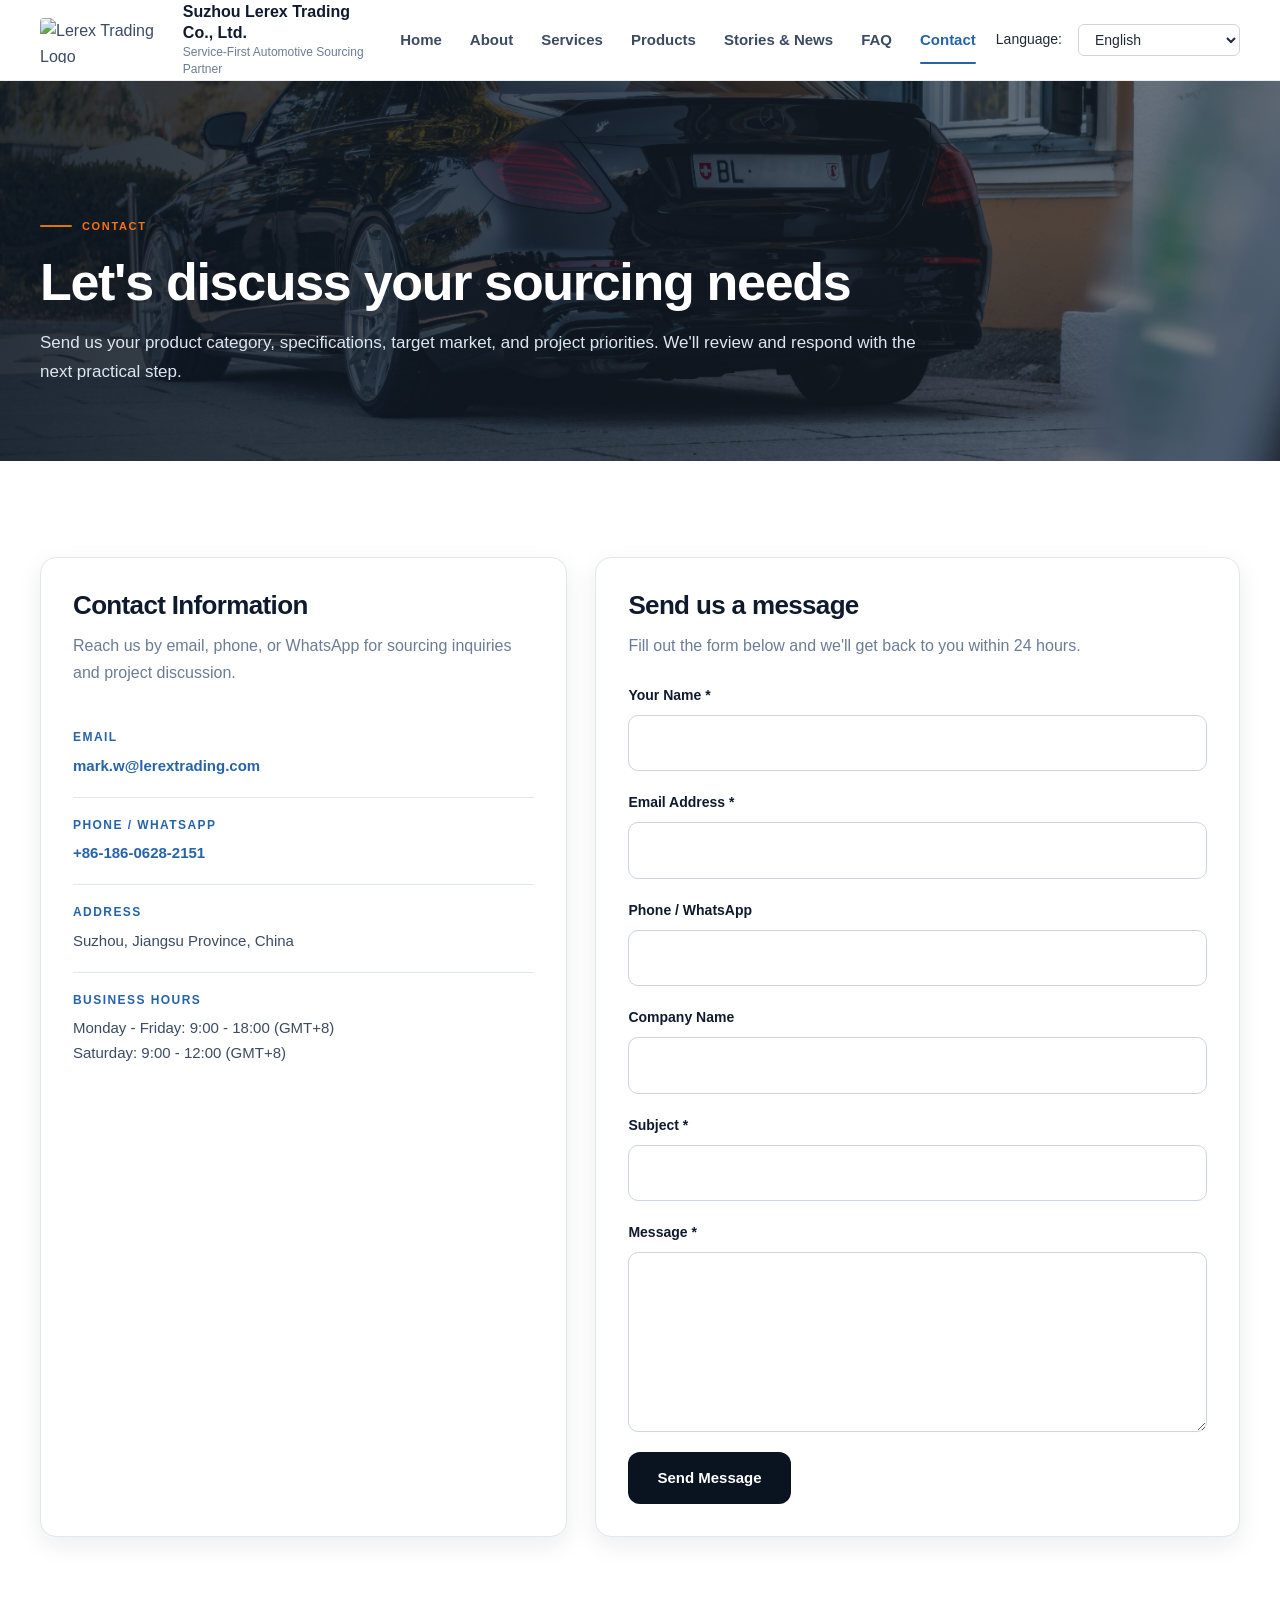
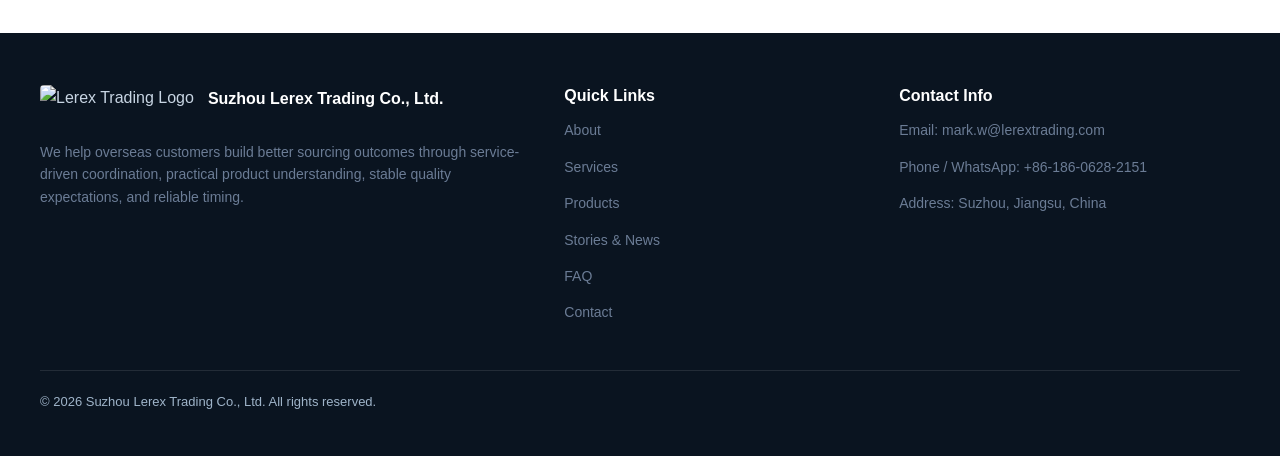
==== contact.html @ d342790d "Initial commit" ====
<!DOCTYPE html>
<html lang="en">
<head>
  <meta charset="UTF-8" />
  <meta name="viewport" content="width=device-width, initial-scale=1.0" />

  <title>Contact Us - Suzhou Lerex Trading Co., Ltd.</title>
  <meta name="description" content="Contact Suzhou Lerex Trading Co., Ltd. for automotive sourcing inquiries, quotations, and service support." />
  <meta name="keywords" content="contact Lerex Trading, automotive sourcing inquiry, China supplier contact" />
  <meta name="author" content="Suzhou Lerex Trading Co., Ltd." />
  <meta name="robots" content="index, follow" />

  <meta property="og:title" content="Contact Us - Suzhou Lerex Trading Co., Ltd." />
  <meta property="og:description" content="Get in touch with our team for sourcing support, project discussion, and service inquiries." />
  <meta property="og:type" content="website" />
  <meta property="og:url" content="https://www.lerextrading.com/contact.html" />
  <meta property="og:image" content="https://www.lerextrading.com/images/contact-bg.jpg" />

  <link rel="canonical" href="https://www.lerextrading.com/contact.html" />
  <link rel="icon" href="favicon.ico" />
  <link rel="stylesheet" href="style.css" />
</head>
<body>
  <header class="site-header">
    <div class="container header-inner">
      <a href="index.html" class="brand" aria-label="Suzhou Lerex Trading Co., Ltd. Home">
        <img src="images/company_logo.jpg" alt="Lerex Trading Logo" class="brand-logo" />
        <div>
          <div class="brand-name">Suzhou Lerex Trading Co., Ltd.</div>
          <div class="brand-sub" data-i18n="brand_sub">Service-First Automotive Sourcing Partner</div>
        </div>
      </a>

      <button class="menu-toggle" aria-label="Toggle menu">☰</button>

      <nav class="site-nav" aria-label="Main navigation">
        <a href="index.html" data-i18n="nav_home">Home</a>
        <a href="about.html" data-i18n="nav_about">About</a>
        <a href="services.html" data-i18n="nav_services">Services</a>
        <a href="products.html" data-i18n="nav_products">Products</a>
        <a href="stories.html" data-i18n="nav_stories">Stories & News</a>
        <a href="faq.html" data-i18n="nav_faq">FAQ</a>
        <a href="contact.html" class="active" data-i18n="nav_contact">Contact</a>
      </nav>

      <div class="lang-switcher" aria-label="Language switcher">
  <label for="language-select" style="margin-right: 8px; font-weight: 500;">Language:</label>
  <select id="language-select" class="lang-select">
    <option value="en">English</option>
    <option value="ar">العربية (Arabic)</option>
    <option value="ja">日本語 (Japanese)</option>
    <option value="de">Deutsch (German)</option>
    <option value="ru">Русский (Russian)</option>
  </select>
</div>

    </div>
  </header>

  <main>
    <section class="page-hero hero-contact">
      <div class="container page-hero-inner">
        <div>
          <div class="badge" data-i18n="contact_badge">Contact</div>
          <h1 data-i18n="contact_title">Let's discuss your sourcing needs</h1>
          <p data-i18n="contact_desc">
            Send us your product category, specifications, target market, and project priorities. We'll review and respond with the next practical step.
          </p>
        </div>
      </div>
    </section>

    <section class="section section-white">
      <div class="container">
        <div class="contact-grid">
          <div class="contact-panel">
            <h3 data-i18n="contact_info_title">Contact Information</h3>
            <p data-i18n="contact_info_desc">Reach us by email, phone, or WhatsApp for sourcing inquiries and project discussion.</p>

            <div class="contact-item">
              <div class="contact-label" data-i18n="footer_email_label">Email</div>
              <p><a href="mailto:mark.w@lerextrading.com">mark.w@lerextrading.com</a></p>
            </div>

            <div class="contact-item">
              <div class="contact-label" data-i18n="footer_phone_label">Phone / WhatsApp</div>
              <p><a href="tel:+8618606282151">+86-186-0628-2151</a></p>
            </div>

            <div class="contact-item">
              <div class="contact-label" data-i18n="footer_addr_label">Address</div>
              <p>Suzhou, Jiangsu Province, China</p>
            </div>

            <div class="contact-item">
              <div class="contact-label" data-i18n="contact_hours_label">Business Hours</div>
              <p data-i18n="contact_hours_value">Monday - Friday: 9:00 - 18:00 (GMT+8)<br>Saturday: 9:00 - 12:00 (GMT+8)</p>
            </div>
          </div>

          <div class="form-panel">
            <h3 data-i18n="contact_form_title">Send us a message</h3>
            <p data-i18n="contact_form_desc">Fill out the form below and we'll get back to you within 24 hours.</p>

            <form action="#" method="post">
              <div class="form-group">
                <label for="name" data-i18n="form_name">Your Name *</label>
                <input type="text" id="name" name="name" required />
              </div>

              <div class="form-group">
                <label for="email" data-i18n="form_email">Email Address *</label>
                <input type="email" id="email" name="email" required />
              </div>

              <div class="form-group">
                <label for="phone" data-i18n="form_phone">Phone / WhatsApp</label>
                <input type="tel" id="phone" name="phone" />
              </div>

              <div class="form-group">
                <label for="company" data-i18n="form_company">Company Name</label>
                <input type="text" id="company" name="company" />
              </div>

              <div class="form-group">
                <label for="subject" data-i18n="form_subject">Subject *</label>
                <input type="text" id="subject" name="subject" required />
              </div>

              <div class="form-group">
                <label for="message" data-i18n="form_message">Message *</label>
                <textarea id="message" name="message" required></textarea>
              </div>

              <button type="submit" class="btn btn-dark" data-i18n="form_submit">Send Message</button>
            </form>
          </div>
        </div>
      </div>
    </section>
  </main>

  <footer class="site-footer">
    <div class="container">
      <div class="footer-grid">
        <div>
          <div class="footer-brand">
            <img src="images/company_logo.jpg" alt="Lerex Trading Logo" class="footer-logo" />
            <div class="footer-title">Suzhou Lerex Trading Co., Ltd.</div>
          </div>
          <p class="small" data-i18n="footer_desc">
            We help overseas customers build better sourcing outcomes through service-driven coordination, practical product understanding, stable quality expectations, and reliable timing.
          </p>
        </div>

        <div>
          <div class="footer-title" data-i18n="footer_quick">Quick Links</div>
          <p class="small"><a href="about.html" data-i18n="nav_about">About</a></p>
          <p class="small"><a href="services.html" data-i18n="nav_services">Services</a></p>
          <p class="small"><a href="products.html" data-i18n="nav_products">Products</a></p>
          <p class="small"><a href="stories.html" data-i18n="nav_stories">Stories & News</a></p>
          <p class="small"><a href="faq.html" data-i18n="nav_faq">FAQ</a></p>
          <p class="small"><a href="contact.html" data-i18n="nav_contact">Contact</a></p>
        </div>

        <div>
          <div class="footer-title" data-i18n="footer_contact">Contact Info</div>
          <p class="small"><span data-i18n="footer_email_label">Email</span>: <a href="mailto:mark.w@lerextrading.com">mark.w@lerextrading.com</a></p>
          <p class="small"><span data-i18n="footer_phone_label">Phone / WhatsApp</span>: <a href="tel:+8618606282151">+86-186-0628-2151</a></p>
          <p class="small"><span data-i18n="footer_addr_label">Address</span>: Suzhou, Jiangsu, China</p>
        </div>
      </div>

      <div class="copy" data-i18n="footer_copy">© 2026 Suzhou Lerex Trading Co., Ltd. All rights reserved.</div>
    </div>
  </footer>

  <script src="script.js"></script>
</body>
</html>
---- style.css ----
:root {
  --bg: #f8f9fb;
  --surface: #ffffff;
  --surface-2: #f3f5f8;
  --ink: #0f1a2e;
  --text: #3b4b63;
  --muted: #6b7c95;
  --line: #e1e7ef;
  --line-strong: #cbd4e0;
  --primary: #2563ab;
  --primary-2: #3b7bc7;
  --accent: #d97706;
  --dark: #0a1420;
  --success: #059669;
  --radius: 16px;
  --radius-sm: 10px;
  --shadow: 0 8px 24px rgba(15, 26, 46, 0.08);
  --shadow-lg: 0 16px 48px rgba(15, 26, 46, 0.12);
  --max: 1200px;
  --transition: all 0.25s cubic-bezier(0.4, 0, 0.2, 1);
}

*,
*::before,
*::after {
  box-sizing: border-box;
}

html {
  scroll-behavior: smooth;
}

body {
  margin: 0;
  font-family: -apple-system, BlinkMacSystemFont, 'Segoe UI', Inter, Roboto, 'Helvetica Neue', Arial, sans-serif;
  color: var(--text);
  background: var(--bg);
  line-height: 1.65;
  -webkit-font-smoothing: antialiased;
  text-rendering: optimizeLegibility;
}

a {
  text-decoration: none;
  color: inherit;
  transition: var(--transition);
}

img {
  display: block;
  max-width: 100%;
  height: auto;
}

button,
input,
textarea {
  font: inherit;
}

.container {
  width: min(calc(100% - 40px), var(--max));
  margin: 0 auto;
}

.section {
  padding: 96px 0;
}

.section-white {
  background: #fff;
}

.section-soft {
  background: #f7f9fc;
}

.section-dark {
  background: #0d1b2e;
  color: #d4e0ed;
}

.section-dark h1,
.section-dark h2,
.section-dark h3,
.section-dark h4 {
  color: #fff;
}

.section-dark p {
  color: #c2d1e0;
}

.text-center {
  text-align: center;
}

.badge {
  display: inline-flex;
  align-items: center;
  gap: 10px;
  font-size: 11px;
  letter-spacing: 0.15em;
  text-transform: uppercase;
  color: var(--accent);
  font-weight: 700;
  margin-bottom: 16px;
}

.badge::before {
  content: "";
  width: 32px;
  height: 2px;
  background: var(--accent);
  border-radius: 2px;
}

h1, h2, h3, h4 {
  margin: 0 0 16px;
  line-height: 1.2;
  color: var(--ink);
  letter-spacing: -0.025em;
  font-weight: 700;
}

h1 {
  font-size: 52px;
  font-weight: 800;
}

h2 {
  font-size: 40px;
}

h3 {
  font-size: 26px;
}

h4 {
  font-size: 20px;
}

p {
  margin: 0 0 14px;
  color: var(--text);
}

.small {
  font-size: 14px;
  color: var(--muted);
  line-height: 1.6;
}

.section-head {
  max-width: 860px;
  margin: 0 auto 44px;
}

.section-head.left {
  margin: 0 0 44px;
}

/* Header */
.site-header {
  position: sticky;
  top: 0;
  z-index: 999;
  background: rgba(255, 255, 255, 0.94);
  border-bottom: 1px solid rgba(15, 26, 46, 0.08);
  backdrop-filter: blur(16px);
}

.header-inner {
  min-height: 80px;
  display: flex;
  align-items: center;
  justify-content: space-between;
  gap: 20px;
}

.brand {
  display: flex;
  align-items: center;
  gap: 14px;
  min-width: 0;
}

.brand-logo {
  height: 45px;
  width: auto;
  max-width: 180px;
  object-fit: contain;
  border-radius: 4px;
}

.brand-name {
  font-weight: 800;
  font-size: 16px;
  color: var(--ink);
  line-height: 1.3;
}

.brand-sub {
  font-size: 12px;
  color: var(--muted);
  line-height: 1.4;
}

.site-nav {
  display: flex;
  align-items: center;
  gap: 28px;
}

.site-nav a {
  color: var(--text);
  font-size: 15px;
  font-weight: 600;
  position: relative;
  transition: var(--transition);
}

.site-nav a:hover,
.site-nav a.active {
  color: var(--primary);
}

.site-nav a.active::after {
  content: "";
  position: absolute;
  left: 0;
  bottom: -12px;
  width: 100%;
  height: 2px;
  background: var(--primary);
  border-radius: 2px;
}

.lang-switcher {
  display: flex;
  align-items: center;
  gap: 8px;
}

.lang-switcher label {
  color: #1f2937;
  font-size: 14px;
}

.lang-select {
  padding: 6px 12px;
  border: 1px solid #d1d5db;
  border-radius: 6px;
  background-color: white;
  color: #1f2937;
  font-size: 14px;
  cursor: pointer;
  transition: all 0.2s;
  min-width: 160px;
}

.lang-select:hover {
  border-color: #1d4ed8;
}

.lang-select:focus {
  outline: none;
  border-color: #1d4ed8;
  box-shadow: 0 0 0 3px rgba(29, 78, 216, 0.1);
}

/* 移动端适配 */
@media (max-width: 768px) {
  .lang-switcher {
    margin-top: 15px;
  }
  
  .lang-switcher label {
    font-size: 13px;
  }
  
  .lang-select {
    font-size: 13px;
    min-width: 140px;
  }
}


.menu-toggle {
  display: none;
  border: 1px solid var(--line);
  background: #fff;
  color: var(--ink);
  border-radius: 8px;
  padding: 10px 14px;
  cursor: pointer;
  font-size: 18px;
}

/* Hero */
.hero {
  position: relative;
  overflow: hidden;
  color: #fff;
  background: var(--dark);
}

.hero-home {
  background:
    linear-gradient(95deg, rgba(10, 20, 32, 0.88) 0%, rgba(10, 20, 32, 0.72) 42%, rgba(10, 20, 32, 0.52) 100%),
    url("images/hero-auto.jpg") center/cover no-repeat;
}

.hero-inner {
  display: grid;
  grid-template-columns: 1.1fr 0.9fr;
  gap: 40px;
  align-items: end;
  min-height: 700px;
  padding: 120px 0 90px;
}

.hero h1,
.hero h2,
.hero h3 {
  color: #fff;
}

.hero p {
  color: #dde6f0;
}

.hero-copy {
  max-width: 780px;
}

.hero-lead {
  font-size: 18px;
  max-width: 720px;
  line-height: 1.7;
  color: #d5e2ef;
}

.hero-actions {
  display: flex;
  flex-wrap: wrap;
  gap: 12px;
  margin-top: 32px;
}

/* Buttons */
.btn {
  display: inline-flex;
  align-items: center;
  justify-content: center;
  min-height: 52px;
  padding: 0 28px;
  border-radius: 12px;
  border: 1px solid transparent;
  font-weight: 700;
  font-size: 15px;
  transition: var(--transition);
  cursor: pointer;
}

.btn:hover {
  transform: translateY(-2px);
  box-shadow: 0 8px 20px rgba(0, 0, 0, 0.15);
}

.btn-primary {
  background: #fff;
  color: var(--ink);
}

.btn-primary:hover {
  background: #f5f7fa;
}

.btn-secondary {
  color: #fff;
  border-color: rgba(255, 255, 255, 0.3);
  background: rgba(255, 255, 255, 0.1);
}

.btn-secondary:hover {
  background: rgba(255, 255, 255, 0.18);
  border-color: rgba(255, 255, 255, 0.4);
}

.btn-dark {
  background: var(--dark);
  color: #fff;
}

.btn-dark:hover {
  background: #1a2a3f;
}

/* Cards */
.hero-card,
.card,
.metric,
.panel,
.image-panel,
.faq-item,
.form-panel,
.contact-panel,
.product-card,
.table-wrap,
.story-card {
  background: #fff;
  border: 1px solid var(--line);
  border-radius: var(--radius);
  box-shadow: var(--shadow);
  transition: var(--transition);
}

.hero-card {
  padding: 32px;
  color: var(--text);
}

.hero-card h3 {
  color: var(--ink);
  margin-bottom: 12px;
}

.hero-card p {
  color: var(--muted);
}

.feature-list {
  list-style: none;
  margin: 20px 0 0;
  padding: 0;
}

.feature-list li {
  padding: 12px 0 12px 28px;
  border-bottom: 1px solid var(--line);
  position: relative;
  color: var(--text);
  font-size: 15px;
}

.feature-list li:last-child {
  border-bottom: none;
}

.feature-list li::before {
  content: "";
  width: 8px;
  height: 8px;
  border-radius: 50%;
  background: var(--accent);
  position: absolute;
  left: 0;
  top: 20px;
}

/* Proof Strip */
.proof-strip {
  margin-top: -40px;
  position: relative;
  z-index: 2;
}

.proof-grid {
  display: grid;
  grid-template-columns: repeat(4, 1fr);
  gap: 20px;
}

.metric {
  padding: 28px;
  text-align: center;
  transition: var(--transition);
}

.metric:hover {
  transform: translateY(-4px);
  box-shadow: var(--shadow-lg);
}

.metric strong {
  display: block;
  font-size: 32px;
  color: var(--primary);
  margin-bottom: 8px;
  letter-spacing: -0.03em;
  font-weight: 800;
}

.metric p {
  color: var(--muted);
  margin: 0;
  font-size: 14px;
}

/* Grids */
.grid-2,
.grid-3,
.grid-4 {
  display: grid;
  gap: 24px;
}

.grid-2 {
  grid-template-columns: repeat(2, 1fr);
}

.grid-3 {
  grid-template-columns: repeat(3, 1fr);
}

.grid-4 {
  grid-template-columns: repeat(4, 1fr);
}

.card {
  padding: 32px;
  transition: var(--transition);
}

.card:hover {
  transform: translateY(-4px);
  box-shadow: var(--shadow-lg);
  border-color: var(--primary);
}

.card-icon {
  width: 52px;
  height: 52px;
  border-radius: 12px;
  display: grid;
  place-items: center;
  background: linear-gradient(135deg, #eff6ff 0%, #dbeafe 100%);
  color: var(--primary);
  font-weight: 800;
  font-size: 16px;
  margin-bottom: 18px;
}

.card h3 {
  font-size: 22px;
  margin-bottom: 12px;
}

.card p {
  color: var(--muted);
  line-height: 1.7;
}

/* Split Layout */
.split {
  display: grid;
  grid-template-columns: 1fr 1fr;
  gap: 32px;
  align-items: center;
}

.image-panel {
  overflow: hidden;
}

.image-panel img {
  width: 100%;
  height: 100%;
  min-height: 420px;
  object-fit: cover;
}

.panel {
  padding: 36px;
}

.check-list {
  list-style: none;
  margin: 0;
  padding: 0;
}

.check-list li {
  padding: 0 0 16px 28px;
  color: var(--text);
  position: relative;
  font-size: 16px;
  line-height: 1.6;
}

.check-list li:last-child {
  padding-bottom: 0;
}

.check-list li::before {
  content: "";
  width: 10px;
  height: 10px;
  border-radius: 50%;
background: var(--primary);
  position: absolute;
  left: 0;
  top: 8px;
}

/* Page Hero */
.page-hero {
  color: #fff;
  position: relative;
}

.page-hero .page-hero-inner {
  min-height: 380px;
  display: flex;
  align-items: flex-end;
  padding: 120px 0 60px;
}

.page-hero h1,
.page-hero h2,
.page-hero h3 {
  color: #fff;
}

.page-hero p {
  color: #dde6f0;
  max-width: 880px;
  font-size: 17px;
  line-height: 1.7;
}

.hero-about {
  background:
    linear-gradient(95deg, rgba(10, 20, 32, 0.88) 0%, rgba(10, 20, 32, 0.70) 46%, rgba(10, 20, 32, 0.50) 100%),
    url("images/about-workshop.jpg") center/cover no-repeat;
}

.hero-services {
  background:
    linear-gradient(95deg, rgba(10, 20, 32, 0.88) 0%, rgba(10, 20, 32, 0.70) 46%, rgba(10, 20, 32, 0.50) 100%),
    url("images/services-brake.jpg") center/cover no-repeat;
}

.hero-products {
  background:
    linear-gradient(95deg, rgba(10, 20, 32, 0.88) 0%, rgba(10, 20, 32, 0.70) 46%, rgba(10, 20, 32, 0.50) 100%),
    url("images/products-auto.jpg") center/cover no-repeat;
}

.hero-stories {
  background-image: linear-gradient(rgba(0, 40, 80, 0.7), rgba(0, 40, 80, 0.7)), url('images/hero-stories.jpg');
}


.hero-faq {
  background:
    linear-gradient(95deg, rgba(10, 20, 32, 0.88) 0%, rgba(10, 20, 32, 0.70) 46%, rgba(10, 20, 32, 0.50) 100%),
    url("images/faq-bg.jpg") center/cover no-repeat;
}

.hero-contact {
  background:
    linear-gradient(95deg, rgba(10, 20, 32, 0.88) 0%, rgba(10, 20, 32, 0.70) 46%, rgba(10, 20, 32, 0.50) 100%),
    url("images/contact-bg.jpg") center/cover no-repeat;
}

/* Banner */
.banner {
  padding: 0 0 96px;
}

.banner-box {
  background: linear-gradient(135deg, #0d1b2e 0%, #1a2d45 100%);
  color: #fff;
  border-radius: 20px;
  padding: 48px;
  box-shadow: var(--shadow-lg);
}

.banner-box h2 {
  color: #fff;
  margin-bottom: 12px;
}

.banner-box p {
  color: #d0dce9;
  line-height: 1.7;
}

.banner-row {
  display: flex;
  justify-content: space-between;
  align-items: center;
  gap: 28px;
}

/* Products */
.product-card {
  overflow: hidden;
  transition: var(--transition);
}

.product-card:hover {
  transform: translateY(-6px);
  box-shadow: var(--shadow-lg);
}

.product-card img {
  height: 240px;
  min-height: 240px;
  background-size: cover;
  background-position: center;
  background-color: #f0f2f5;
  border-radius: 8px 8px 0 0;
}

.product-body {
  padding: 26px;
}

.product-body h3 {
  margin-bottom: 10px;
}

.product-body p {
  color: var(--muted);
  line-height: 1.65;
}

/* Table */
.table-wrap {
  overflow: auto;
  padding: 4px;
}

.product-table {
  width: 100%;
  border-collapse: collapse;
}

.product-table th,
.product-table td {
  padding: 18px 20px;
  text-align: left;
  border-bottom: 1px solid var(--line);
  vertical-align: top;
}

.product-table th {
  background: #f7f9fc;
  color: var(--ink);
  font-weight: 700;
  font-size: 14px;
}

.product-table td {
  color: var(--text);
  font-size: 15px;
  line-height: 1.6;
}

.note-box {
  margin-top: 32px;
  padding: 24px;
  background: #fef3c7;
  border-left: 4px solid var(--accent);
  border-radius: 12px;
}

.note-box h4 {
  color: #92400e;
  margin-bottom: 8px;
}

.note-box p {
  color: #78350f;
  margin: 0;
}

/* Stories */
.stories-grid {
  display: grid;
  grid-template-columns: repeat(2, 1fr);
  gap: 28px;
  margin-bottom: 48px;
}

.story-card {
  padding: 28px;
  transition: var(--transition);
}

.story-card:hover {
  transform: translateY(-4px);
  box-shadow: var(--shadow-lg);
  border-color: var(--primary);
}

.story-meta {
  display: flex;
  gap: 12px;
  margin-bottom: 16px;
  flex-wrap: wrap;
}

.story-date {
  font-size: 13px;
  color: var(--muted);
}

.story-category {
  font-size: 12px;
  font-weight: 700;
  color: var(--primary);
  background: #eff6ff;
  padding: 4px 10px;
  border-radius: 6px;
  text-transform: uppercase;
  letter-spacing: 0.05em;
}

.story-card h3 {
  font-size: 22px;
  margin-bottom: 12px;
  color: var(--ink);
}

.story-card p {
  color: var(--muted);
  line-height: 1.7;
  margin-bottom: 16px;
}

.story-link {
  color: var(--primary);
  font-weight: 600;
  font-size: 15px;
}

.story-link:hover {
  color: var(--primary-2);
  text-decoration: underline;
}

.pagination {
  display: flex;
  justify-content: center;
  align-items: center;
  gap: 20px;
}

.page-info {
  color: var(--muted);
  font-size: 15px;
}

/* FAQ */
.faq-list {
  display: grid;
  gap: 18px;
}

.faq-item {
  padding: 28px;
  transition: var(--transition);
}

.faq-item:hover {
  box-shadow: var(--shadow-lg);
  border-color: var(--primary);
}

.faq-item h3 {
  font-size: 21px;
  margin-bottom: 10px;
  color: var(--ink);
}

.faq-item p {
  margin: 0;
  color: var(--muted);
  line-height: 1.7;
}

/* Contact */
.contact-grid {
  display: grid;
  grid-template-columns: 0.9fr 1.1fr;
  gap: 28px;
}

.contact-panel,
.form-panel {
  padding: 32px;
}

.contact-panel h3,
.form-panel h3 {
  margin-bottom: 12px;
}

.contact-panel p,
.form-panel p {
  color: var(--muted);
  margin-bottom: 24px;
}

.contact-item {
  padding: 18px 0;
  border-bottom: 1px solid var(--line);
}

.contact-item:last-child {
  border-bottom: none;
}

.contact-label {
  font-size: 12px;
  text-transform: uppercase;
  letter-spacing: 0.12em;
  color: var(--primary);
  font-weight: 700;
  margin-bottom: 6px;
}

.contact-item p {
  margin: 0;
  color: var(--text);
  font-size: 15px;
}

.contact-item a {
  color: var(--primary);
  font-weight: 600;
}

.contact-item a:hover {
  text-decoration: underline;
}

/* Forms */
.form-group {
  display: flex;
  flex-direction: column;
  gap: 8px;
  margin-bottom: 20px;
}

label {
  color: var(--ink);
  font-size: 14px;
  font-weight: 600;
}

input,
textarea {
  width: 100%;
  border: 1px solid var(--line-strong);
  background: #fff;
  color: var(--ink);
  border-radius: 10px;
  padding: 14px 16px;
  outline: none;
  transition: var(--transition);
}

input:focus,
textarea:focus {
  border-color: var(--primary);
  box-shadow: 0 0 0 3px rgba(37, 99, 171, 0.1);
}

textarea {
  min-height: 180px;
  resize: vertical;
  font-family: inherit;
}

/* Footer */
.site-footer {
  background: #0a1420;
  color: #c8d5e3;
  padding: 52px 0 44px;
}

.footer-grid {
  display: grid;
  grid-template-columns: 1.3fr 0.8fr 0.9fr;
  gap: 32px;
}

.footer-brand {
  display: flex;
  align-items: center;
  gap: 14px;
  margin-bottom: 16px;
}

.footer-logo {
  height: 40px;
  width: auto;
  max-width: 160px;
  object-fit: contain;
  border-radius: 4px;
}

.footer-title {
  color: #fff;
  font-size: 16px;
  font-weight: 700;
  margin-bottom: 12px;
  line-height: 1.4;
}

.site-footer a {
  transition: var(--transition);
}

.site-footer a:hover {
  color: #fff;
}

.copy {
  margin-top: 32px;
  padding-top: 20px;
  border-top: 1px solid rgba(255, 255, 255, 0.1);
  font-size: 13px;
  color: #9fb4c9;
}

/* 404 */
.page-404 {
  min-height: 70vh;
  display: flex;
  align-items: center;
  justify-content: center;
  text-align: center;
  padding: 96px 0;
}

.page-404 .panel {
  max-width: 720px;
  margin: auto;
  padding: 48px;
}

.page-404 h1 {
  font-size: 80px;
  margin-bottom: 12px;
  color: var(--primary);
}

.page-404 p {
  color: var(--muted);
  font-size: 17px;
}

/* RTL Support */
body.rtl {
  direction: rtl;
  text-align: right;
}

body.rtl .feature-list li {
  padding-left: 0;
  padding-right: 28px;
}

body.rtl .feature-list li::before {
  left: auto;
  right: 0;
}

body.rtl .check-list li {
  padding-left: 0;
  padding-right: 28px;
}

body.rtl .check-list li::before {
  left: auto;
  right: 0;
}

body.rtl .product-table th,
body.rtl .product-table td {
  text-align: right;
}

body.rtl .site-nav a.active::after {
  left: auto;
  right: 0;
}

body.rtl .badge::before {
  order: 2;
}

/* Responsive */
@media (max-width: 1024px) {
  h1 {
    font-size: 42px;
  }

  h2 {
    font-size: 34px;
  }

  .menu-toggle {
    display: block;
  }

  .site-nav {
    display: none;
    position: absolute;
    top: 80px;
    left: 20px;
    right: 20px;
    background: #fff;
    border: 1px solid var(--line);
    border-radius: 16px;
    padding: 20px;
    flex-direction: column;
    align-items: flex-start;
    box-shadow: var(--shadow-lg);
  }

  .site-nav.open {
    display: flex;
  }

  .header-inner {
    flex-wrap: wrap;
    padding: 14px 0;
  }

  .hero-inner,
  .proof-grid,
  .grid-2,
  .grid-3,
  .grid-4,
  .split,
  .contact-grid,
  .footer-grid,
  .stories-grid {
    grid-template-columns: 1fr;
  }

  .banner-row {
    flex-direction: column;
    align-items: flex-start;
  }

  .hero-inner {
    min-height: auto;
    padding: 100px 0 70px;
  }

  .page-hero .page-hero-inner {
    min-height: 320px;
    padding: 100px 0 50px;
  }
}

@media (max-width: 640px) {
  .section {
    padding: 76px 0;
  }

  .container {
    width: min(calc(100% - 28px), var(--max));
  }

  h1 {
    font-size: 36px;
  }

  h2 {
    font-size: 30px;
  }

  h3 {
    font-size: 23px;
  }

  .hero-actions {
    flex-direction: column;
    align-items: stretch;
  }

  .btn {
    width: 100%;
  }

  .brand-name {
    font-size: 14px;
  }

  .brand-sub {
    font-size: 11px;
  }

  .brand-logo,
  .footer-logo {
    width: 40px;
    height: 40px;
  }

  .hero-card,
  .card,
  .panel,
  .metric,
  .faq-item,
  .form-panel,
  .contact-panel,
  .story-card {
    padding: 24px;
  }

  .banner-box {
    padding: 32px 24px;
    border-radius: 18px;
  }

  .product-card img,
  .image-panel img {
    height: 240px;
    min-height: 240px;
  }

  .page-404 h1 {
    font-size: 64px;
  }

  .pagination {
    flex-direction: column;
    gap: 12px;
  }

  .pagination .btn {
    width: 100%;
  }
}

/* Custom Badge Styles */
.hero-home .badge {
  color: #ea580c;
  font-weight: 700;
}

.page-hero .badge {
  color: #f97316 !important;
  font-weight: 700 !important;
}
/* Story Detail Page */
.story-detail {
  padding: 80px 0;
}

.breadcrumb {
  margin-bottom: 30px;
  font-size: 14px;
  color: #6b7280;
}

.breadcrumb a {
  color: #1d4ed8;
  text-decoration: none;
}

.breadcrumb a:hover {
  text-decoration: underline;
}

.story-header {
  max-width: 800px;
  margin: 0 auto 50px;
  text-align: center;
}

.story-meta {
  display: flex;
  align-items: center;
  justify-content: center;
  gap: 15px;
  margin-bottom: 20px;
}

.story-meta time {
  color: #6b7280;
  font-size: 14px;
}

.story-header h1 {
  font-size: 42px;
  line-height: 1.2;
  margin-bottom: 20px;
  color: #111827;
}

.story-excerpt {
  font-size: 18px;
  color: #4b5563;
  line-height: 1.6;
}

.story-content {
  max-width: 800px;
  margin: 0 auto;
  font-size: 17px;
  line-height: 1.8;
  color: #374151;
}

.story-cover {
  width: 100%;
  height: auto;
  border-radius: 12px;
  margin-bottom: 40px;
}

.story-content h2 {
  font-size: 28px;
  margin-top: 50px;
  margin-bottom: 20px;
  color: #111827;
}

.story-content h3 {
  font-size: 22px;
  margin-top: 35px;
  margin-bottom: 15px;
  color: #1f2937;
}

.story-content p {
  margin-bottom: 20px;
}

.story-content ul,
.story-content ol {
  margin: 20px 0;
  padding-left: 30px;
}

.story-content li {
  margin-bottom: 10px;
}

.story-content blockquote {
  margin: 40px 0;
  padding: 25px 30px;
  background: #f9fafb;
  border-left: 4px solid #1d4ed8;
  font-size: 18px;
  font-style: italic;
  color: #1f2937;
}

.story-content img {
  max-width: 100%;
  height: auto;
  border-radius: 8px;
  margin: 30px 0;
}

.story-footer {
  max-width: 800px;
  margin: 60px auto 0;
  padding-top: 40px;
  border-top: 1px solid #e5e7eb;
  display: flex;
  gap: 20px;
  justify-content: space-between;
}

@media (max-width: 640px) {
  .story-header h1 {
    font-size: 28px;
  }
  
  .story-content {
    font-size: 16px;
  }
  
  .story-footer {
    flex-direction: column;
  }
}
/* 导航栏样式 */
.main-nav {
  display: flex;
  gap: 30px;
  align-items: center;
}

.main-nav a {
  color: #1f2937;
  text-decoration: none;
  font-weight: 500;
  font-size: 15px;
  transition: color 0.2s;
  white-space: nowrap;
}

.main-nav a:hover {
  color: #1d4ed8;
}

.main-nav a.active {
  color: #1d4ed8;
  border-bottom: 2px solid #1d4ed8;
}
/* ==================== 文章详情页样式 ==================== */
.article-main {
  padding: 100px 0 60px;
  background: var(--light-bg);
}

.article-content {
  max-width: 800px;
  margin: 0 auto;
  background: white;
  padding: 60px;
  border-radius: 12px;
  box-shadow: 0 2px 20px rgba(0,0,0,0.08);
}

.article-header {
  margin-bottom: 40px;
  padding-bottom: 30px;
  border-bottom: 2px solid var(--light-bg);
}

.article-meta {
  display: flex;
  gap: 20px;
  margin-bottom: 20px;
  font-size: 14px;
  color: var(--text-muted);
}

.article-category {
  color: var(--primary-color);
  font-weight: 600;
}

.article-title {
  font-size: 36px;
  line-height: 1.3;
  margin-bottom: 20px;
  color: var(--dark-bg);
}

.article-intro {
  font-size: 18px;
  line-height: 1.7;
  color: var(--text-muted);
}

.article-section {
  margin-bottom: 40px;
}

.article-section h2 {
  font-size: 24px;
  margin-bottom: 16px;
  color: var(--dark-bg);
}

.article-section p {
  font-size: 16px;
  line-height: 1.8;
  color: var(--text-color);
  margin-bottom: 16px;
}

.article-list {
  margin: 20px 0;
  padding-left: 24px;
}

.article-list li {
  font-size: 16px;
  line-height: 1.8;
  color: var(--text-color);
  margin-bottom: 12px;
}

.article-conclusion {
  background: var(--light-bg);
  padding: 30px;
  border-radius: 8px;
  margin: 40px 0;
  border-left: 4px solid var(--primary-color);
}

.article-conclusion p {
  font-size: 16px;
  line-height: 1.8;
  color: var(--text-color);
  margin: 0;
}

.article-cta {
  text-align: center;
  padding: 40px;
  background: linear-gradient(135deg, var(--primary-color), var(--accent-color));
  border-radius: 12px;
  margin: 40px 0;
}

.article-cta p {
  color: white;
  font-size: 18px;
  margin-bottom: 20px;
}

.article-back {
  text-align: center;
  margin-top: 40px;
}

.back-link {
  display: inline-flex;
  align-items: center;
  gap: 8px;
  color: var(--primary-color);
  text-decoration: none;
  font-weight: 600;
  transition: gap 0.3s;
}

.back-link:hover {
  gap: 12px;
}

@media (max-width: 768px) {
  .article-content {
    padding: 30px 20px;
  }
  
  .article-title {
    font-size: 28px;
  }
  
  .article-meta {
    flex-direction: column;
    gap: 8px;
  }
}
/* 防止导航栏因语言切换换行 */
.site-nav {
  display: flex;
  flex-wrap: nowrap;
  gap: 28px;
}

.site-nav a {
  white-space: nowrap;
}

/* 当屏幕宽度不足以容纳所有导航项时，适当缩小字体和间距 */
@media (max-width: 1100px) {
  .site-nav {
    gap: 20px;
  }
  .site-nav a {
    font-size: 14px;
  }
}

@media (max-width: 950px) {
  .site-nav {
    gap: 16px;
  }
  .site-nav a {
    font-size: 13px;
  }
}

/* 移动端菜单依然保持垂直布局，不受影响 */
@media (max-width: 768px) {
  .site-nav {
    display: none;
    flex-wrap: wrap;
    gap: 12px;
  }
  .site-nav.open {
    display: flex;
    flex-direction: column;
    align-items: flex-start;
  }
  .site-nav a {
    white-space: normal;
    font-size: 15px;
  }
}
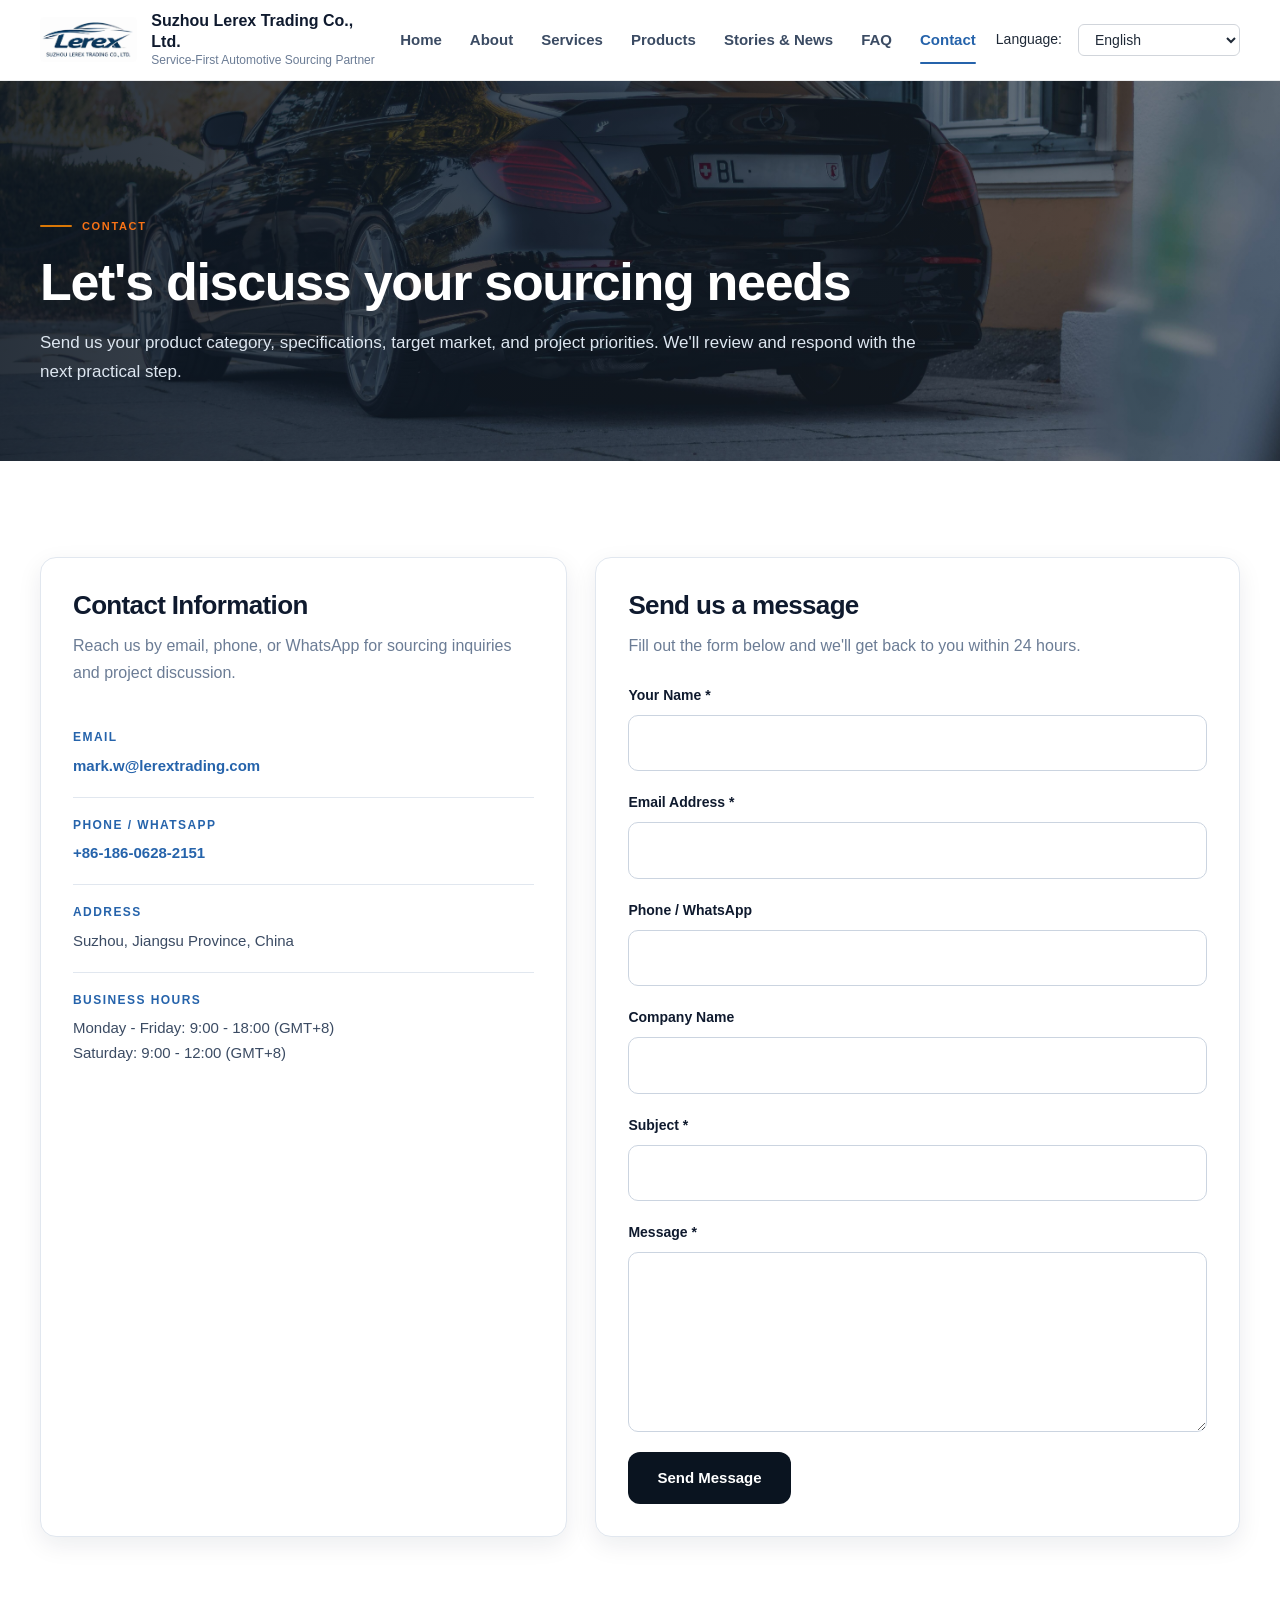
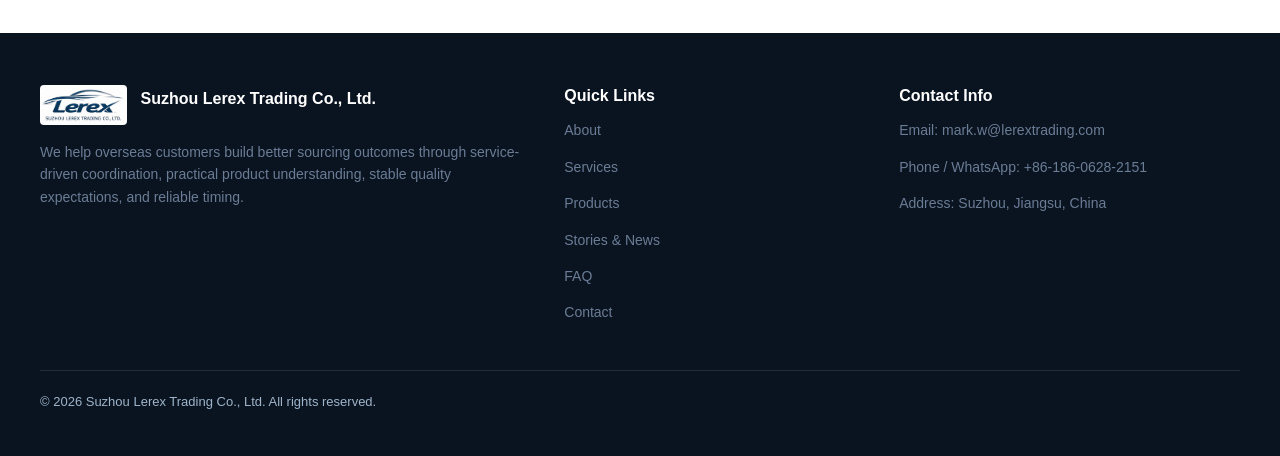
==== commit 8aaec857: "Add files via upload" ====
--- a/contact.html
+++ b/contact.html
@@ -1,182 +1,182 @@
-<!DOCTYPE html>
-<html lang="en">
-<head>
-  <meta charset="UTF-8" />
-  <meta name="viewport" content="width=device-width, initial-scale=1.0" />
-
-  <title>Contact Us - Suzhou Lerex Trading Co., Ltd.</title>
-  <meta name="description" content="Contact Suzhou Lerex Trading Co., Ltd. for automotive sourcing inquiries, quotations, and service support." />
-  <meta name="keywords" content="contact Lerex Trading, automotive sourcing inquiry, China supplier contact" />
-  <meta name="author" content="Suzhou Lerex Trading Co., Ltd." />
-  <meta name="robots" content="index, follow" />
-
-  <meta property="og:title" content="Contact Us - Suzhou Lerex Trading Co., Ltd." />
-  <meta property="og:description" content="Get in touch with our team for sourcing support, project discussion, and service inquiries." />
-  <meta property="og:type" content="website" />
-  <meta property="og:url" content="https://www.lerextrading.com/contact.html" />
-  <meta property="og:image" content="https://www.lerextrading.com/images/contact-bg.jpg" />
-
-  <link rel="canonical" href="https://www.lerextrading.com/contact.html" />
-  <link rel="icon" href="favicon.ico" />
-  <link rel="stylesheet" href="style.css" />
-</head>
-<body>
-  <header class="site-header">
-    <div class="container header-inner">
-      <a href="index.html" class="brand" aria-label="Suzhou Lerex Trading Co., Ltd. Home">
-        <img src="images/company_logo.jpg" alt="Lerex Trading Logo" class="brand-logo" />
-        <div>
-          <div class="brand-name">Suzhou Lerex Trading Co., Ltd.</div>
-          <div class="brand-sub" data-i18n="brand_sub">Service-First Automotive Sourcing Partner</div>
-        </div>
-      </a>
-
-      <button class="menu-toggle" aria-label="Toggle menu">☰</button>
-
-      <nav class="site-nav" aria-label="Main navigation">
-        <a href="index.html" data-i18n="nav_home">Home</a>
-        <a href="about.html" data-i18n="nav_about">About</a>
-        <a href="services.html" data-i18n="nav_services">Services</a>
-        <a href="products.html" data-i18n="nav_products">Products</a>
-        <a href="stories.html" data-i18n="nav_stories">Stories & News</a>
-        <a href="faq.html" data-i18n="nav_faq">FAQ</a>
-        <a href="contact.html" class="active" data-i18n="nav_contact">Contact</a>
-      </nav>
-
-      <div class="lang-switcher" aria-label="Language switcher">
-  <label for="language-select" style="margin-right: 8px; font-weight: 500;">Language:</label>
-  <select id="language-select" class="lang-select">
-    <option value="en">English</option>
-    <option value="ar">العربية (Arabic)</option>
-    <option value="ja">日本語 (Japanese)</option>
-    <option value="de">Deutsch (German)</option>
-    <option value="ru">Русский (Russian)</option>
-  </select>
-</div>
-
-    </div>
-  </header>
-
-  <main>
-    <section class="page-hero hero-contact">
-      <div class="container page-hero-inner">
-        <div>
-          <div class="badge" data-i18n="contact_badge">Contact</div>
-          <h1 data-i18n="contact_title">Let's discuss your sourcing needs</h1>
-          <p data-i18n="contact_desc">
-            Send us your product category, specifications, target market, and project priorities. We'll review and respond with the next practical step.
-          </p>
-        </div>
-      </div>
-    </section>
-
-    <section class="section section-white">
-      <div class="container">
-        <div class="contact-grid">
-          <div class="contact-panel">
-            <h3 data-i18n="contact_info_title">Contact Information</h3>
-            <p data-i18n="contact_info_desc">Reach us by email, phone, or WhatsApp for sourcing inquiries and project discussion.</p>
-
-            <div class="contact-item">
-              <div class="contact-label" data-i18n="footer_email_label">Email</div>
-              <p><a href="mailto:mark.w@lerextrading.com">mark.w@lerextrading.com</a></p>
-            </div>
-
-            <div class="contact-item">
-              <div class="contact-label" data-i18n="footer_phone_label">Phone / WhatsApp</div>
-              <p><a href="tel:+8618606282151">+86-186-0628-2151</a></p>
-            </div>
-
-            <div class="contact-item">
-              <div class="contact-label" data-i18n="footer_addr_label">Address</div>
-              <p>Suzhou, Jiangsu Province, China</p>
-            </div>
-
-            <div class="contact-item">
-              <div class="contact-label" data-i18n="contact_hours_label">Business Hours</div>
-              <p data-i18n="contact_hours_value">Monday - Friday: 9:00 - 18:00 (GMT+8)<br>Saturday: 9:00 - 12:00 (GMT+8)</p>
-            </div>
-          </div>
-
-          <div class="form-panel">
-            <h3 data-i18n="contact_form_title">Send us a message</h3>
-            <p data-i18n="contact_form_desc">Fill out the form below and we'll get back to you within 24 hours.</p>
-
-            <form action="#" method="post">
-              <div class="form-group">
-                <label for="name" data-i18n="form_name">Your Name *</label>
-                <input type="text" id="name" name="name" required />
-              </div>
-
-              <div class="form-group">
-                <label for="email" data-i18n="form_email">Email Address *</label>
-                <input type="email" id="email" name="email" required />
-              </div>
-
-              <div class="form-group">
-                <label for="phone" data-i18n="form_phone">Phone / WhatsApp</label>
-                <input type="tel" id="phone" name="phone" />
-              </div>
-
-              <div class="form-group">
-                <label for="company" data-i18n="form_company">Company Name</label>
-                <input type="text" id="company" name="company" />
-              </div>
-
-              <div class="form-group">
-                <label for="subject" data-i18n="form_subject">Subject *</label>
-                <input type="text" id="subject" name="subject" required />
-              </div>
-
-              <div class="form-group">
-                <label for="message" data-i18n="form_message">Message *</label>
-                <textarea id="message" name="message" required></textarea>
-              </div>
-
-              <button type="submit" class="btn btn-dark" data-i18n="form_submit">Send Message</button>
-            </form>
-          </div>
-        </div>
-      </div>
-    </section>
-  </main>
-
-  <footer class="site-footer">
-    <div class="container">
-      <div class="footer-grid">
-        <div>
-          <div class="footer-brand">
-            <img src="images/company_logo.jpg" alt="Lerex Trading Logo" class="footer-logo" />
-            <div class="footer-title">Suzhou Lerex Trading Co., Ltd.</div>
-          </div>
-          <p class="small" data-i18n="footer_desc">
-            We help overseas customers build better sourcing outcomes through service-driven coordination, practical product understanding, stable quality expectations, and reliable timing.
-          </p>
-        </div>
-
-        <div>
-          <div class="footer-title" data-i18n="footer_quick">Quick Links</div>
-          <p class="small"><a href="about.html" data-i18n="nav_about">About</a></p>
-          <p class="small"><a href="services.html" data-i18n="nav_services">Services</a></p>
-          <p class="small"><a href="products.html" data-i18n="nav_products">Products</a></p>
-          <p class="small"><a href="stories.html" data-i18n="nav_stories">Stories & News</a></p>
-          <p class="small"><a href="faq.html" data-i18n="nav_faq">FAQ</a></p>
-          <p class="small"><a href="contact.html" data-i18n="nav_contact">Contact</a></p>
-        </div>
-
-        <div>
-          <div class="footer-title" data-i18n="footer_contact">Contact Info</div>
-          <p class="small"><span data-i18n="footer_email_label">Email</span>: <a href="mailto:mark.w@lerextrading.com">mark.w@lerextrading.com</a></p>
-          <p class="small"><span data-i18n="footer_phone_label">Phone / WhatsApp</span>: <a href="tel:+8618606282151">+86-186-0628-2151</a></p>
-          <p class="small"><span data-i18n="footer_addr_label">Address</span>: Suzhou, Jiangsu, China</p>
-        </div>
-      </div>
-
-      <div class="copy" data-i18n="footer_copy">© 2026 Suzhou Lerex Trading Co., Ltd. All rights reserved.</div>
-    </div>
-  </footer>
-
-  <script src="script.js"></script>
-</body>
-</html>
-
+<!DOCTYPE html>
+<html lang="en">
+<head>
+  <meta charset="UTF-8" />
+  <meta name="viewport" content="width=device-width, initial-scale=1.0" />
+
+  <title>Contact Us - Suzhou Lerex Trading Co., Ltd.</title>
+  <meta name="description" content="Contact Suzhou Lerex Trading Co., Ltd. for automotive sourcing inquiries, quotations, and service support." />
+  <meta name="keywords" content="contact Lerex Trading, automotive sourcing inquiry, China supplier contact" />
+  <meta name="author" content="Suzhou Lerex Trading Co., Ltd." />
+  <meta name="robots" content="index, follow" />
+
+  <meta property="og:title" content="Contact Us - Suzhou Lerex Trading Co., Ltd." />
+  <meta property="og:description" content="Get in touch with our team for sourcing support, project discussion, and service inquiries." />
+  <meta property="og:type" content="website" />
+  <meta property="og:url" content="https://www.lerextrading.com/contact.html" />
+  <meta property="og:image" content="https://www.lerextrading.com/images/contact-bg.jpg" />
+
+  <link rel="canonical" href="https://www.lerextrading.com/contact.html" />
+  <link rel="icon" href="favicon.ico" />
+  <link rel="stylesheet" href="style.css" />
+</head>
+<body>
+  <header class="site-header">
+    <div class="container header-inner">
+      <a href="index.html" class="brand" aria-label="Suzhou Lerex Trading Co., Ltd. Home">
+        <img src="images/company_logo.jpg" alt="Lerex Trading Logo" class="brand-logo" />
+        <div>
+          <div class="brand-name">Suzhou Lerex Trading Co., Ltd.</div>
+          <div class="brand-sub" data-i18n="brand_sub">Service-First Automotive Sourcing Partner</div>
+        </div>
+      </a>
+
+      <button class="menu-toggle" aria-label="Toggle menu">☰</button>
+
+      <nav class="site-nav" aria-label="Main navigation">
+        <a href="index.html" data-i18n="nav_home">Home</a>
+        <a href="about.html" data-i18n="nav_about">About</a>
+        <a href="services.html" data-i18n="nav_services">Services</a>
+        <a href="products.html" data-i18n="nav_products">Products</a>
+        <a href="stories.html" data-i18n="nav_stories">Stories & News</a>
+        <a href="faq.html" data-i18n="nav_faq">FAQ</a>
+        <a href="contact.html" class="active" data-i18n="nav_contact">Contact</a>
+      </nav>
+
+      <div class="lang-switcher" aria-label="Language switcher">
+  <label for="language-select" style="margin-right: 8px; font-weight: 500;">Language:</label>
+  <select id="language-select" class="lang-select">
+    <option value="en">English</option>
+    <option value="ar">العربية (Arabic)</option>
+    <option value="ja">日本語 (Japanese)</option>
+    <option value="de">Deutsch (German)</option>
+    <option value="ru">Русский (Russian)</option>
+  </select>
+</div>
+
+    </div>
+  </header>
+
+  <main>
+    <section class="page-hero hero-contact">
+      <div class="container page-hero-inner">
+        <div>
+          <div class="badge" data-i18n="contact_badge">Contact</div>
+          <h1 data-i18n="contact_title">Let's discuss your sourcing needs</h1>
+          <p data-i18n="contact_desc">
+            Send us your product category, specifications, target market, and project priorities. We'll review and respond with the next practical step.
+          </p>
+        </div>
+      </div>
+    </section>
+
+    <section class="section section-white">
+      <div class="container">
+        <div class="contact-grid">
+          <div class="contact-panel">
+            <h3 data-i18n="contact_info_title">Contact Information</h3>
+            <p data-i18n="contact_info_desc">Reach us by email, phone, or WhatsApp for sourcing inquiries and project discussion.</p>
+
+            <div class="contact-item">
+              <div class="contact-label" data-i18n="footer_email_label">Email</div>
+              <p><a href="mailto:mark.w@lerextrading.com">mark.w@lerextrading.com</a></p>
+            </div>
+
+            <div class="contact-item">
+              <div class="contact-label" data-i18n="footer_phone_label">Phone / WhatsApp</div>
+              <p><a href="tel:+8618606282151">+86-186-0628-2151</a></p>
+            </div>
+
+            <div class="contact-item">
+              <div class="contact-label" data-i18n="footer_addr_label">Address</div>
+              <p>Suzhou, Jiangsu Province, China</p>
+            </div>
+
+            <div class="contact-item">
+              <div class="contact-label" data-i18n="contact_hours_label">Business Hours</div>
+              <p data-i18n="contact_hours_value">Monday - Friday: 9:00 - 18:00 (GMT+8)<br>Saturday: 9:00 - 12:00 (GMT+8)</p>
+            </div>
+          </div>
+
+          <div class="form-panel">
+            <h3 data-i18n="contact_form_title">Send us a message</h3>
+            <p data-i18n="contact_form_desc">Fill out the form below and we'll get back to you within 24 hours.</p>
+
+            <form action="/api/contact" method="POST">
+              <div class="form-group">
+                <label for="name" data-i18n="form_name">Your Name *</label>
+                <input type="text" id="name" name="name" required />
+              </div>
+
+              <div class="form-group">
+                <label for="email" data-i18n="form_email">Email Address *</label>
+                <input type="email" id="email" name="email" required />
+              </div>
+
+              <div class="form-group">
+                <label for="phone" data-i18n="form_phone">Phone / WhatsApp</label>
+                <input type="tel" id="phone" name="phone" />
+              </div>
+
+              <div class="form-group">
+                <label for="company" data-i18n="form_company">Company Name</label>
+                <input type="text" id="company" name="company" />
+              </div>
+
+              <div class="form-group">
+                <label for="subject" data-i18n="form_subject">Subject *</label>
+                <input type="text" id="subject" name="subject" required />
+              </div>
+
+              <div class="form-group">
+                <label for="message" data-i18n="form_message">Message *</label>
+                <textarea id="message" name="message" required></textarea>
+              </div>
+
+              <button type="submit" class="btn btn-dark" data-i18n="form_submit">Send Message</button>
+            </form>
+          </div>
+        </div>
+      </div>
+    </section>
+  </main>
+
+  <footer class="site-footer">
+    <div class="container">
+      <div class="footer-grid">
+        <div>
+          <div class="footer-brand">
+            <img src="images/company_logo.jpg" alt="Lerex Trading Logo" class="footer-logo" />
+            <div class="footer-title">Suzhou Lerex Trading Co., Ltd.</div>
+          </div>
+          <p class="small" data-i18n="footer_desc">
+            We help overseas customers build better sourcing outcomes through service-driven coordination, practical product understanding, stable quality expectations, and reliable timing.
+          </p>
+        </div>
+
+        <div>
+          <div class="footer-title" data-i18n="footer_quick">Quick Links</div>
+          <p class="small"><a href="about.html" data-i18n="nav_about">About</a></p>
+          <p class="small"><a href="services.html" data-i18n="nav_services">Services</a></p>
+          <p class="small"><a href="products.html" data-i18n="nav_products">Products</a></p>
+          <p class="small"><a href="stories.html" data-i18n="nav_stories">Stories & News</a></p>
+          <p class="small"><a href="faq.html" data-i18n="nav_faq">FAQ</a></p>
+          <p class="small"><a href="contact.html" data-i18n="nav_contact">Contact</a></p>
+        </div>
+
+        <div>
+          <div class="footer-title" data-i18n="footer_contact">Contact Info</div>
+          <p class="small"><span data-i18n="footer_email_label">Email</span>: <a href="mailto:mark.w@lerextrading.com">mark.w@lerextrading.com</a></p>
+          <p class="small"><span data-i18n="footer_phone_label">Phone / WhatsApp</span>: <a href="tel:+8618606282151">+86-186-0628-2151</a></p>
+          <p class="small"><span data-i18n="footer_addr_label">Address</span>: Suzhou, Jiangsu, China</p>
+        </div>
+      </div>
+
+      <div class="copy" data-i18n="footer_copy">© 2026 Suzhou Lerex Trading Co., Ltd. All rights reserved.</div>
+    </div>
+  </footer>
+
+  <script src="script.js"></script>
+</body>
+</html>
+
